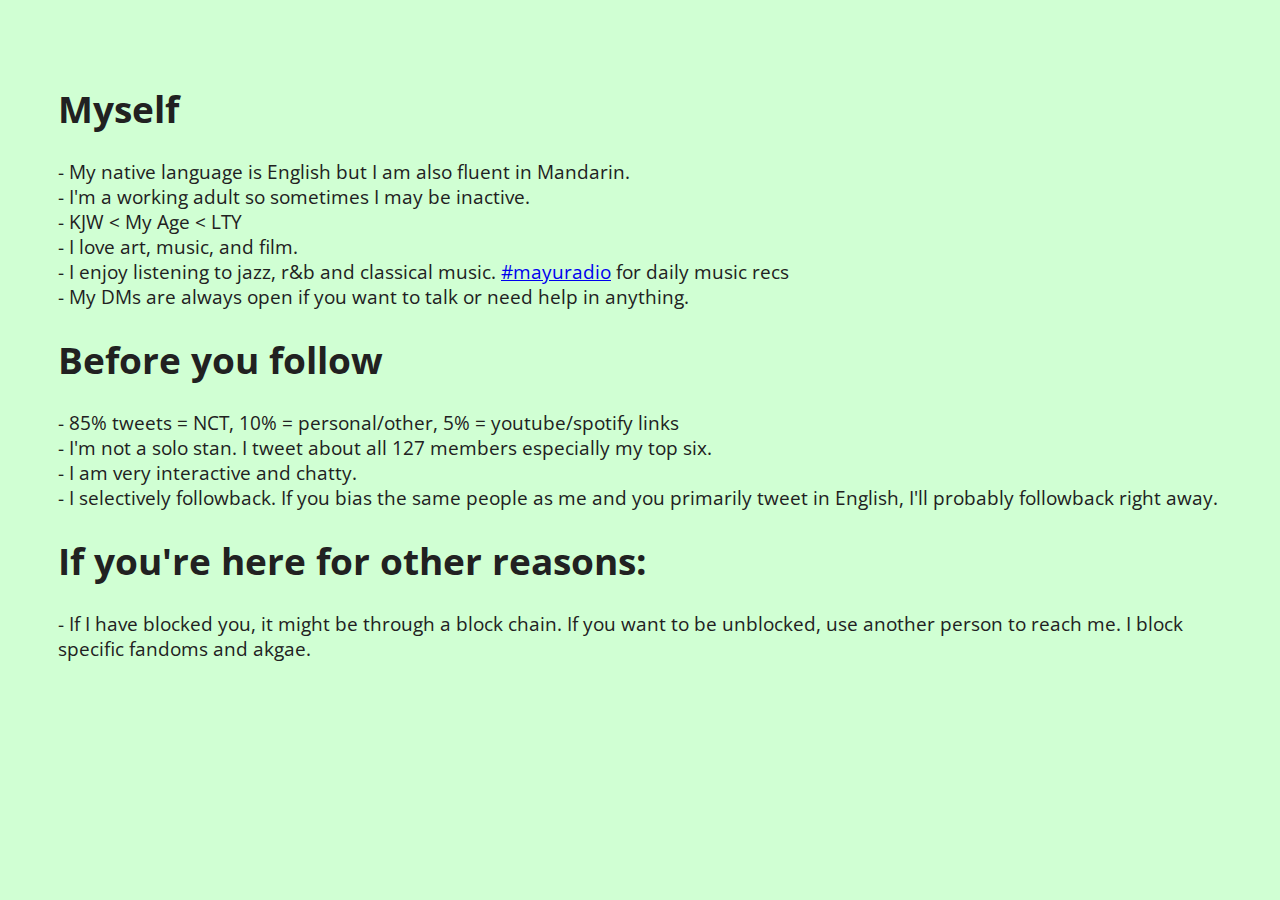
==== index.html @ 1c955780 "Update index.html" ====
<!DOCTYPE html><html>
  <head>
    <title>mayu</title>
    <link rel="shortcut icon" type="image/x-icon" href="favicon.ico">
    <link rel="stylesheet" href="style.css">
  </head>
  <body>
    
    
<h1>Myself</h1>
- My native language is English but I am also fluent in Mandarin. <br>
- I'm a working adult so sometimes I may be inactive.<br>
- KJW < My Age < LTY<br>
- I love art, music, and film.<br>
- I enjoy listening to jazz, r&b and classical music. <a href="https://twitter.com/search?q=%23mayuradio&src=typed_query&f=live">#mayuradio</a> for daily music recs<br>
- My DMs are always open if you want to talk or need help in anything.<br>
<p>
<h1>Before you follow</h1>
- 85% tweets = NCT, 10% = personal/other, 5% = youtube/spotify links<br>
- I'm not a solo stan. I tweet about all 127 members especially my top six.<br>
- I am very interactive and chatty.<br>
- I selectively followback. If you bias the same people as me and you primarily tweet in English, I'll probably followback right away.<br>
<p>
<h1>If you're here for other reasons:</h1>
- If I have blocked you, it might be through a block chain. If you want to be unblocked, use another person to reach me. I block specific fandoms and akgae.
<p>
    
  
</body>
</html>
---- style.css ----
@import url('https://fonts.googleapis.com/css?family=Open+Sans&display=swap'); 

body {
      color:#212121; 
      
      background-color:#D0FFD3; 
      background-image:url(https://64.media.tumblr.com/92dcf44440d90dc18b65b6a6d5df71b7/94234c80c1fbbb00-a7/s2048x3072/61b9308a29b80151d4285a7d327b1e8d6d6c0063.jpg);
      background-attachment:fixed;
      background-repeat:repeat;
      background-position:center;
      padding:50px; 
      
      font-family: 'Open Sans', sans-serif; 
      font-size:14pt;
}


body, a, a:hover {  
      cursor:url(https://raw.githubusercontent.com/milkytoast/zeus/main/cursor.gif), auto; 

}
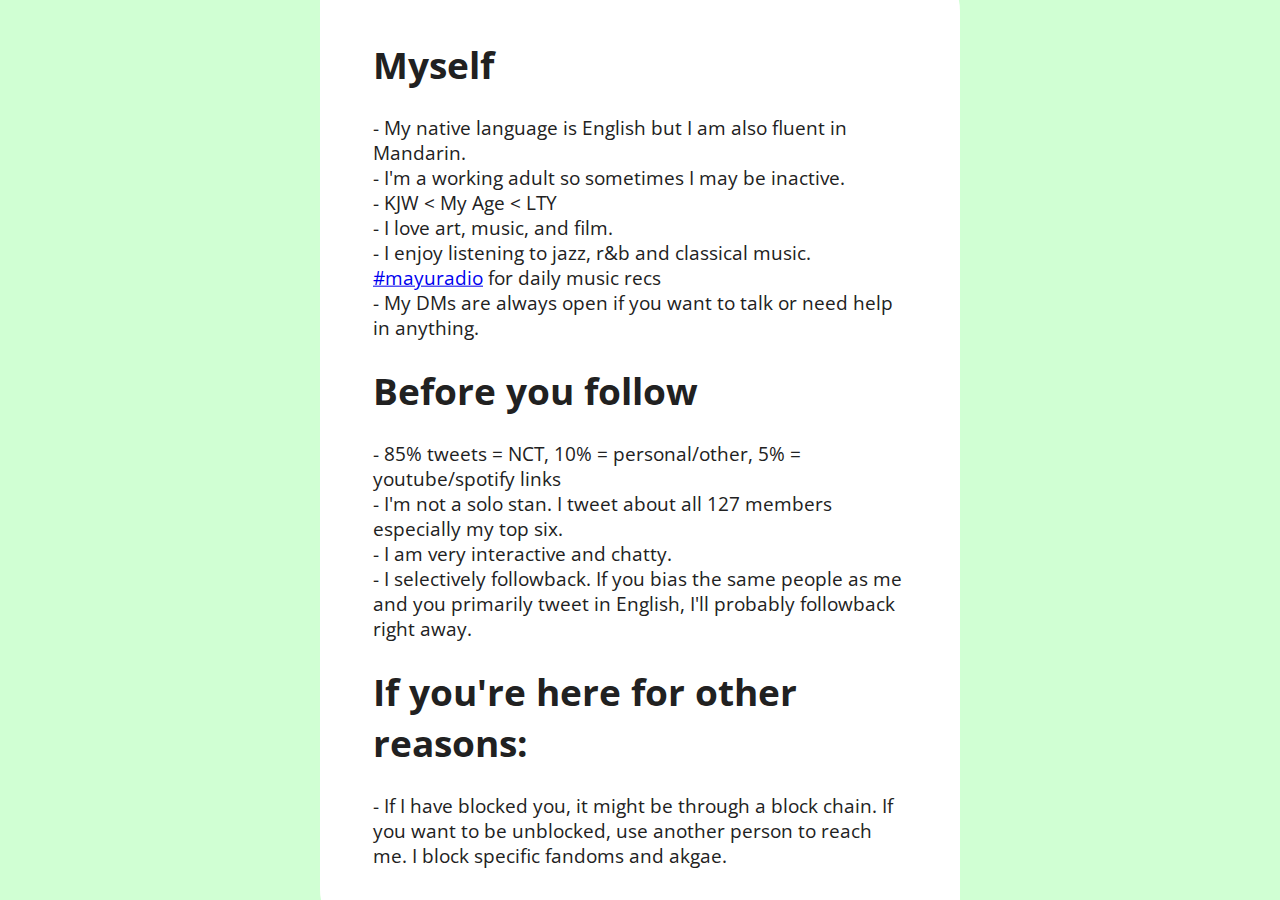
==== commit c5853e9d: "Update index.html" ====
--- a/index.html
+++ b/index.html
@@ -1,12 +1,22 @@
 <!DOCTYPE html><html>
   <head>
     <title>mayu</title>
-    <link rel="shortcut icon" type="image/x-icon" href="favicon.ico">
+    <link rel="shortcut icon" type="image/x-icon" href="item/favicon.ico">
     <link rel="stylesheet" href="style.css">
   </head>
   <body>
-    
-    
+
+
+<video playsinline autoplay muted loop poster="item/backdrop.mp4" id="bgvid">
+  <source src="item/backdrop.mp4" type="video/mp4">
+</video>
+
+
+
+<div id='divElement'>
+  <table border="0" align="center">
+   <tr height="100%">
+    <td height="100%" width="100%" valign="middle" align="left">
 <h1>Myself</h1>
 - My native language is English but I am also fluent in Mandarin. <br>
 - I'm a working adult so sometimes I may be inactive.<br>
@@ -24,6 +34,10 @@
 <h1>If you're here for other reasons:</h1>
 - If I have blocked you, it might be through a block chain. If you want to be unblocked, use another person to reach me. I block specific fandoms and akgae.
 <p>
+    </td>
+   </tr>
+  </table>
+  </div>
     
   
 </body>
--- a/style.css
+++ b/style.css
@@ -14,8 +14,35 @@
       font-size:14pt;
 }
 
-
 body, a, a:hover {  
-      cursor:url(https://raw.githubusercontent.com/milkytoast/zeus/main/cursor.gif), auto; 
+      cursor:url(item/cursor.gif), auto; 
 
 }
+
+#divElement{
+      margin: auto;
+          position: fixed;
+    top: 50%;
+    left: 50%;
+        -webkit-transform: translate(-50%, -50%);
+    transform: translate(-50%, -50%);
+      border-radius: 30px 50px 30px 50px;
+      background-color: white;
+      padding: 50px;
+}
+
+video {
+        object-fit: cover;
+        width: 100vw;
+        height: 100vh;
+        position: fixed;
+        top: 0;
+        left: 0;
+}
+
+no {
+      width: 60%;
+      height: 100%;
+
+
+}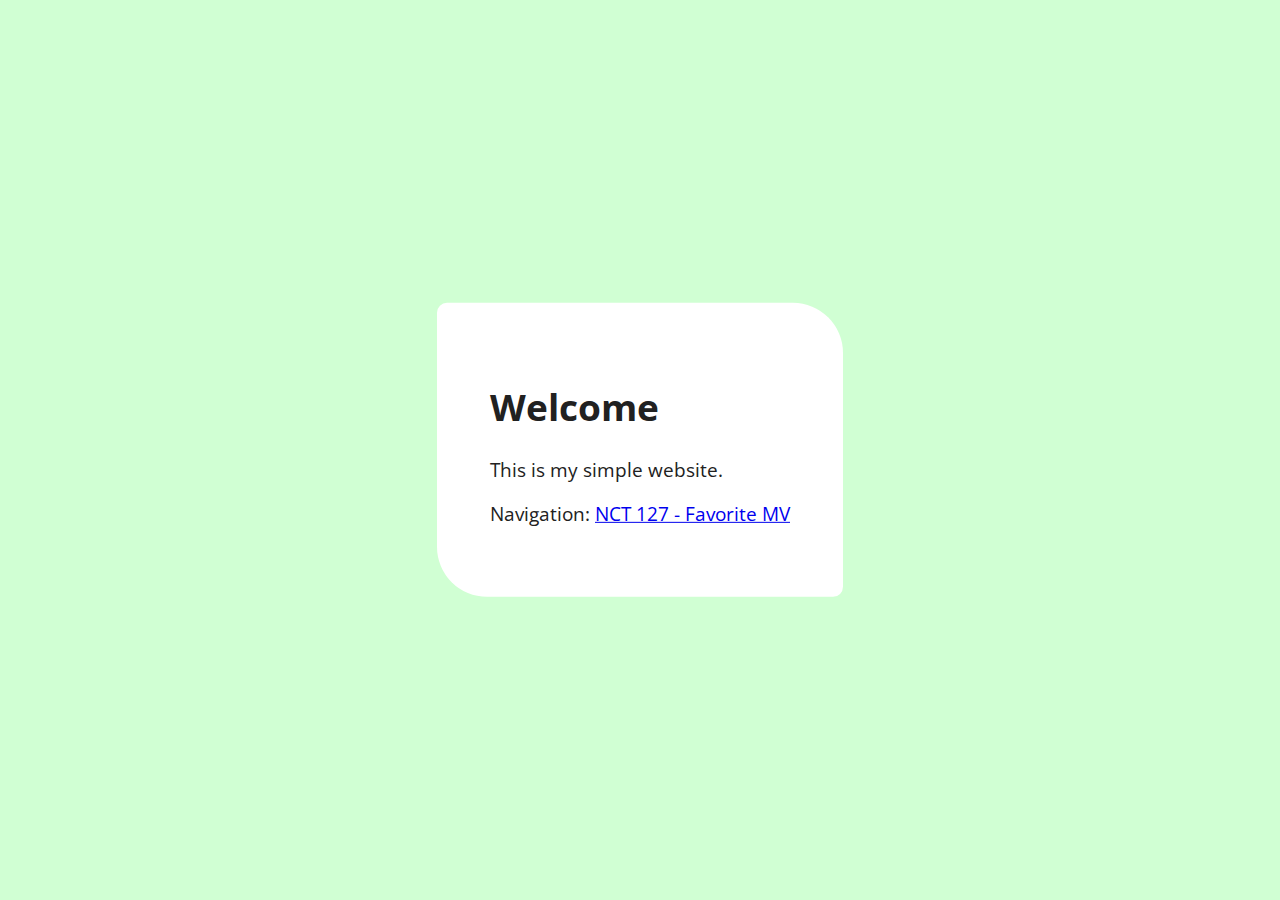
==== commit 171f2b89: "new" ====
--- a/index.html
+++ b/index.html
@@ -6,33 +6,22 @@
   </head>
   <body>
 
-
-<video playsinline autoplay muted loop poster="item/backdrop.mp4" id="bgvid">
+<!--
+<video playsinline autoplay muted loop poster="/item/backdrop.mp4" id="bgvid">
   <source src="item/backdrop.mp4" type="video/mp4">
 </video>
-
+-->
 
 
 <div id='divElement'>
   <table border="0" align="center">
    <tr height="100%">
     <td height="100%" width="100%" valign="middle" align="left">
-<h1>Myself</h1>
-- My native language is English but I am also fluent in Mandarin. <br>
-- I'm a working adult so sometimes I may be inactive.<br>
-- KJW < My Age < LTY<br>
-- I love art, music, and film.<br>
-- I enjoy listening to jazz, r&b and classical music. <a href="https://twitter.com/search?q=%23mayuradio&src=typed_query&f=live">#mayuradio</a> for daily music recs<br>
-- My DMs are always open if you want to talk or need help in anything.<br>
+<h1>Welcome</h1>
+This is my simple website.
 <p>
-<h1>Before you follow</h1>
-- 85% tweets = NCT, 10% = personal/other, 5% = youtube/spotify links<br>
-- I'm not a solo stan. I tweet about all 127 members especially my top six.<br>
-- I am very interactive and chatty.<br>
-- I selectively followback. If you bias the same people as me and you primarily tweet in English, I'll probably followback right away.<br>
-<p>
-<h1>If you're here for other reasons:</h1>
-- If I have blocked you, it might be through a block chain. If you want to be unblocked, use another person to reach me. I block specific fandoms and akgae.
+Navigation:
+<a href="fav.html">NCT 127 - Favorite MV</a>
 <p>
     </td>
    </tr>
--- a/style.css
+++ b/style.css
@@ -4,15 +4,23 @@
       color:#212121; 
       
       background-color:#D0FFD3; 
-      background-image:url(https://64.media.tumblr.com/92dcf44440d90dc18b65b6a6d5df71b7/94234c80c1fbbb00-a7/s2048x3072/61b9308a29b80151d4285a7d327b1e8d6d6c0063.jpg);
+      background-image:url('item/backdrop.gif');
       background-attachment:fixed;
+      background-size: cover;
       background-repeat:repeat;
       background-position:center;
       padding:50px; 
-      
       font-family: 'Open Sans', sans-serif; 
       font-size:14pt;
 }
+
+/* 
+@media only screen and (orientation: landscape) {
+  body {
+    background-color: lightblue;
+  }
+}
+*/
 
 body, a, a:hover {  
       cursor:url(item/cursor.gif), auto; 
@@ -26,9 +34,16 @@
     left: 50%;
         -webkit-transform: translate(-50%, -50%);
     transform: translate(-50%, -50%);
-      border-radius: 30px 50px 30px 50px;
+      border-radius: 10px 50px 10px 50px;
       background-color: white;
       padding: 50px;
+}
+
+#divNormal{
+      border-radius: 10px 50px 10px 50px;
+      background-color: white;
+      padding: 50px;
+      width: 50%;
 }
 
 video {
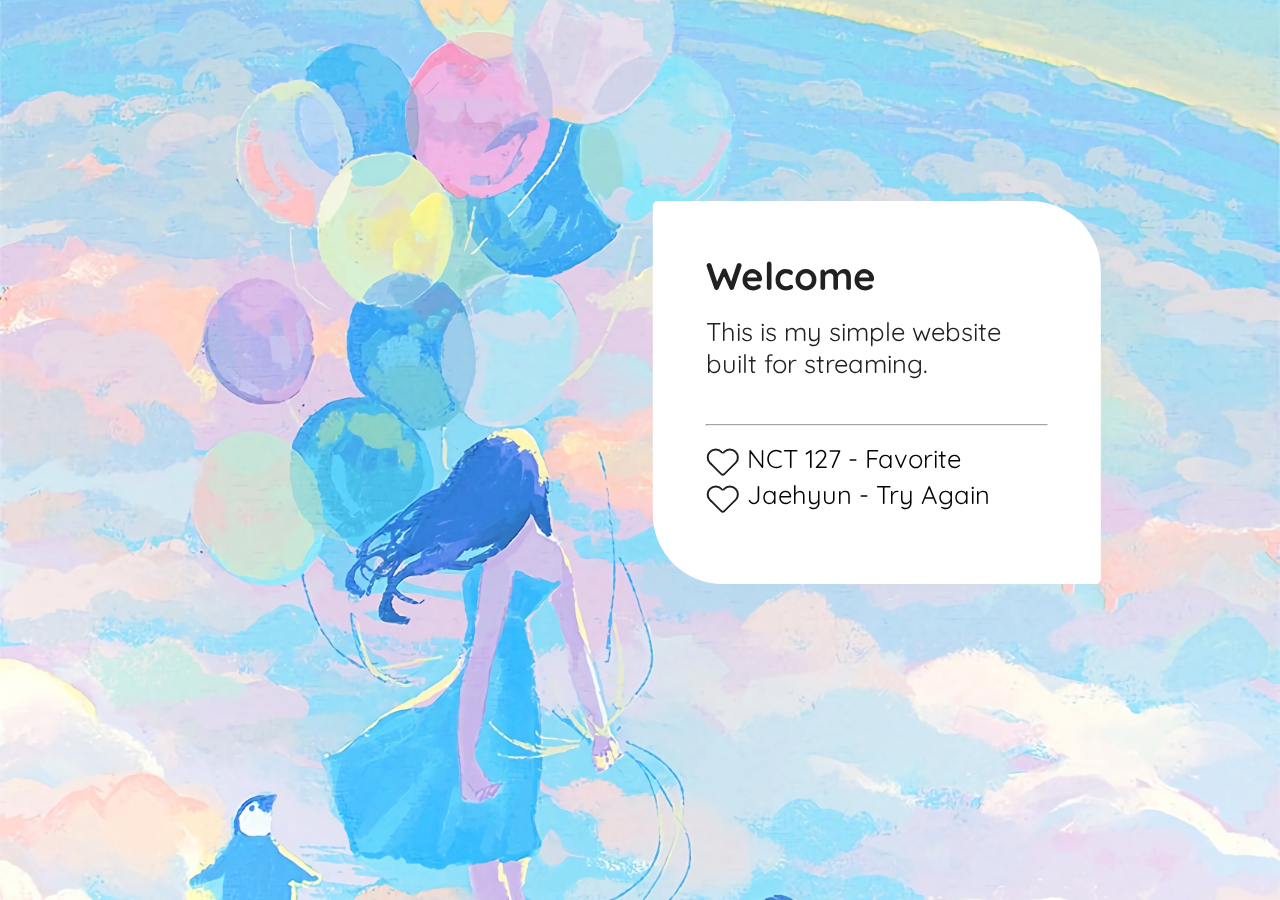
==== commit 8013a048: "hey" ====
--- a/index.html
+++ b/index.html
@@ -3,25 +3,26 @@
     <title>mayu</title>
     <link rel="shortcut icon" type="image/x-icon" href="item/favicon.ico">
     <link rel="stylesheet" href="style.css">
+        <link rel="stylesheet" href="icono.min.css">
   </head>
   <body>
-
-<!--
-<video playsinline autoplay muted loop poster="/item/backdrop.mp4" id="bgvid">
-  <source src="item/backdrop.mp4" type="video/mp4">
-</video>
--->
-
 
 <div id='divElement'>
   <table border="0" align="center">
    <tr height="100%">
     <td height="100%" width="100%" valign="middle" align="left">
-<h1>Welcome</h1>
-This is my simple website.
-<p>
-Navigation:
-<a href="fav.html">NCT 127 - Favorite MV</a>
+<h2>Welcome</h2>
+
+This is my simple website built for streaming.<br><br>
+
+<hr><p></p>
+
+<i class="icono-heart fa-sm"></i> 
+<a href="fav.html">NCT 127 - Favorite</a><br>
+
+<i class="icono-heart fa-sm"></i> 
+<a href="tryagain.html">Jaehyun - Try Again</a><br>
+
 <p>
     </td>
    </tr>
@@ -32,4 +33,3 @@
 </body>
 </html>
 
-
--- a/style.css
+++ b/style.css
@@ -1,63 +1,72 @@
-@import url('https://fonts.googleapis.com/css?family=Open+Sans&display=swap'); 
+@import url('https://fonts.googleapis.com/css?family=Quicksand&display=swap'); 
+
+body, a, a:hover {  
+  cursor:url(item/cursor.gif), auto; 
+}
 
 body {
-      color:#212121; 
-      
-      background-color:#D0FFD3; 
-      background-image:url('item/backdrop.gif');
-      background-attachment:fixed;
-      background-size: cover;
-      background-repeat:repeat;
-      background-position:center;
-      padding:50px; 
-      font-family: 'Open Sans', sans-serif; 
-      font-size:14pt;
+  color:#212121; 
+  background-color:#D0FFD3; 
+  background-image:url('item/backdrop2.jpg');
+  background-attachment:fixed;
+  background-size: cover;
+  background-repeat:repeat;
+  background-position:center;
+  padding:50px; 
+  font-family: 'Quicksand', sans-serif; 
+  font-size:2vw;
 }
 
-/* 
-@media only screen and (orientation: landscape) {
-  body {
-    background-color: lightblue;
-  }
-}
-*/
-
-body, a, a:hover {  
-      cursor:url(item/cursor.gif), auto; 
-
+#divElement {
+  margin: auto;
+  position: fixed;
+  top: 50%;
+  left: 65%;
+  -webkit-transform: translate(-40%, -65%);
+  transform: translate(-40%, -65%);
+  border-radius: 5px 70px 5px 70px;
 }
 
-#divElement{
-      margin: auto;
-          position: fixed;
-    top: 50%;
-    left: 50%;
-        -webkit-transform: translate(-50%, -50%);
-    transform: translate(-50%, -50%);
-      border-radius: 10px 50px 10px 50px;
-      background-color: white;
-      padding: 50px;
+#divNormal {
+  width: 50%;
 }
 
-#divNormal{
-      border-radius: 10px 50px 10px 50px;
-      background-color: white;
-      padding: 50px;
-      width: 50%;
+#divNormal, #divElement {
+  border-radius: 5px 70px 5px 70px;
+  padding: 50px;
+  background-color: white;
+  box-shadow:
+  1px 1px 0.5px -19px rgba(0, 0, 0, 0.003),
+  2.6px 2.9px 1.5px -19px rgba(0, 0, 0, 0.005),
+  6.3px 6.9px 3.6px -19px rgba(0, 0, 0, 0.007),
+  21px 23px 12px -19px rgba(0, 0, 0, 0.01);
 }
 
-video {
-        object-fit: cover;
-        width: 100vw;
-        height: 100vh;
-        position: fixed;
-        top: 0;
-        left: 0;
-}
+  video {
+    object-fit: cover;
+    width: 100vw;
+    height: 100vh;
+    position: fixed;
+    top: 0;
+    left: 0;
+  }
 
-no {
-      width: 60%;
-      height: 100%;
+  a:link, a:visited, a:hover, a:active {
+    color: black;
+    text-decoration: none;
+  }
 
+  a:hover{
+    text-decoration: underline;
+  }
 
-}+  p {
+   font-size: 1rem;
+ }
+
+ h2 {
+   font-size: 3vw;/* 2 times the body text */
+   margin-top:-2px;
+      margin-bottom:15px;
+ }
+
--- a/icono.min.css
+++ b/icono.min.css
@@ -0,0 +1 @@
+.icono-areaChart,.icono-barChart,.icono-book,.icono-book:after,.icono-book:before,.icono-bookmarkEmpty,.icono-bookmarkEmpty:before,.icono-camera,.icono-chain:after,.icono-chain:before,.icono-clock,.icono-commentEmpty,.icono-creditCard,.icono-crop,.icono-crop:before,.icono-display,.icono-document,.icono-eye,.icono-file,.icono-flag:after,.icono-flag:before,.icono-folder,.icono-forbidden,.icono-frown,.icono-frown:after,.icono-headphone,.icono-heart,.icono-heart:after,.icono-heart:before,.icono-home,.icono-home:after,.icono-home:before,.icono-imac,.icono-imacBold,.icono-image,.icono-infinity:after,.icono-infinity:before,.icono-iphone,.icono-iphoneBold,.icono-keyboard,.icono-macbook:before,.icono-macbookBold:before,.icono-mail,.icono-mail:before,.icono-market,.icono-market:after,.icono-meh,.icono-meh:after,.icono-microphone,.icono-microphone:before,.icono-mouse,.icono-mouse:before,.icono-nexus,.icono-paperClip,.icono-paperClip:after,.icono-paperClip:before,.icono-piano,.icono-pin,.icono-pin:before,.icono-power,.icono-rename,.icono-ruler,.icono-search,.icono-signIn,.icono-signIn:before,.icono-signOut,.icono-signOut:before,.icono-smile,.icono-smile:after,.icono-stroke,.icono-sync,.icono-tag,.icono-tag:after,.icono-terminal,.icono-trash,.icono-user,.icono-user:before,.icono-video,.icono-volumeHigh:after,.icono-volumeHigh:before,.icono-volumeLow:before,.icono-volumeMedium:before,.icono-youtube,.icono-youtube:before,[class*=icono-check][class*=Circle],[class*=icono-][class*=Circle],[class*=icono-][class*=Square]{border:2px solid}.icono-chain:after,.icono-chain:before,.icono-downArrow:before,.icono-dropper:before,.icono-flickr:after,.icono-flickr:before,.icono-indent:before,.icono-leftArrow:before,.icono-list:before,.icono-outdent:before,.icono-paperClip:before,.icono-rename:before,.icono-rightArrow:before,.icono-upArrow:before,.icono-video:before,.icono-volumeDecrease:after,.icono-volumeDecrease:before,.icono-volumeHigh:after,.icono-volumeHigh:before,.icono-volumeIncrease:after,.icono-volumeIncrease:before,.icono-volumeLow:before,.icono-volumeMedium:before,.icono-volumeMute:after,.icono-volumeMute:before,.stickCenterV{position:absolute;top:50%;-webkit-transform:translateY(-50%);transform:translateY(-50%)}.icono-cup:after,.icono-display:after,.icono-display:before,.icono-imac:after,.icono-imacBold:after,.icono-imacBold:before,.icono-iphone:after,.icono-iphone:before,.icono-macbook:before,.icono-macbookBold:before,.icono-market:after,.icono-microphone:after,.icono-microphone:before,.icono-mouse:after,.icono-mouse:before,.icono-search:before,.icono-sitemap:after,.icono-sitemap:before,.icono-tag:after,.icono-textAlignCenter[class*=icono-textAlign]:after,.icono-textAlignCenter[class*=icono-textAlign]:before,.icono-trash:before,.icono-user:before,.stickCenterH,[class*=icono-exclamation]:after{position:absolute;left:50%;-webkit-transform:translateX(-50%);transform:translateX(-50%)}.icono-camera:before,.icono-clock:after,.icono-clock:before,.icono-document:after,.icono-eye:before,.icono-forbidden:before,.icono-gear:before,.icono-gplus:after,.icono-instagram:before,.icono-keyboard:before,.icono-pin:before,.icono-video:after,.icono-youtube:after,.stickCenter,[class*=icono-check]:before,[class*=icono-plus]:after,[class*=icono-plus]:before,[class*=icono-cross]:after,[class*=icono-cross]:before{position:absolute;left:50%;top:50%;-webkit-transform:translate(-50%,-50%);transform:translate(-50%,-50%)}.spin[class*=spin]{-webkit-animation:loading-spinner 2s infinite linear;animation:loading-spinner 2s infinite linear}@-webkit-keyframes loading-spinner{0%{-webkit-transform:rotate(0);transform:rotate(0)}100%{-webkit-transform:rotate(360deg);transform:rotate(360deg)}}@keyframes loading-spinner{0%{-webkit-transform:rotate(0);transform:rotate(0)}100%{-webkit-transform:rotate(360deg);transform:rotate(360deg)}}.icono-icono{width:13px;height:4px;box-shadow:inset 0 0 0 32px,0 16px,17px -18px;-webkit-transform:skew(0,30deg);transform:skew(0,30deg);margin:11px 19px 19px 2px}.icono-icono:before{position:absolute;width:13px;height:4px;box-shadow:inset 0 0 0 32px,0 16px,-17px -17px;right:-17px;top:-10px;-webkit-transform:skew(0,-48deg);transform:skew(0,-48deg)}.icono-icono:after{position:absolute;width:22px;height:15px;left:0;top:-5px;border:4px solid;border-top-color:transparent;border-bottom:none;-webkit-transform:skew(0,-30deg) scaleY(.6);transform:skew(0,-30deg) scaleY(.6)}.icono-home{width:22px;height:16px;border-top:none;margin:15px 6px 3px}.icono-home:before{width:18px;height:18px;-webkit-transform:rotate(45deg);transform:rotate(45deg);position:absolute;left:-2px;top:-7px;border-right-color:transparent;border-bottom-color:transparent}.icono-home:after{width:6px;height:10px;bottom:0;position:absolute;left:50%;-webkit-transform:translateX(-50%);transform:translateX(-50%);border-width:1px;border-bottom:none}.icono-mail{width:28px;height:18px;overflow:hidden;margin:8px 3px}.icono-mail:before{position:absolute;width:25px;height:25px;-webkit-transform:rotate(50deg) skew(-10deg,-20deg);transform:rotate(50deg) skew(-10deg,-20deg);top:-20px;left:-3px}.icono-rss{width:22px;height:22px;overflow:hidden;margin:6px}.icono-rss:after,.icono-rss:before{position:absolute;border-radius:50%}.icono-rss:before{width:6px;height:6px;box-shadow:0 0 32px inset;left:0;bottom:0}.icono-rss:after{width:27px;height:27px;right:15%;top:15%;border:4px solid transparent;box-shadow:inset 0 0 0 2px,0 0 0 2px}.icono-file:before,.icono-heart,.icono-power{border-top-color:transparent}.icono-file:before,.icono-heart:before,.icono-reset:before,.icono-sync,.icono-sync:after,.icono-sync:before{border-right-color:transparent}.icono-document:before,.icono-heart:after,.icono-reset:before{border-bottom-color:transparent}.icono-bars,.icono-hamburger{width:20px;height:2px;box-shadow:inset 0 0 0 32px,0 -6px,0 6px;margin:16px 7px}.icono-power:before,[class*=icono-check]:after,[class*=icono-check]:before,[class*=icono-plus]:after,[class*=icono-plus]:before,[class*=icono-cross]:after,[class*=icono-cross]:before{box-shadow:inset 0 0 0 32px}[class*=icono-plus],[class*=icono-cross]{width:30px;height:30px;margin:2px}[class*=icono-check]:before,[class*=icono-plus]:before,[class*=icono-cross]:before{width:20px;height:2px}[class*=icono-plus]:after,[class*=icono-cross]:after{height:20px;width:2px}[class*=Circle][class*=icono-check]:before,[class*=icono-plus][class*=Circle]:before,[class*=icono-cross][class*=Circle]:before{width:18px}[class*=icono-plus][class*=Circle]:after,[class*=icono-cross][class*=Circle]:after{height:18px}.icono-cross,.icono-crossCircle{-webkit-transform:rotate(45deg);transform:rotate(45deg)}[class*=icono-check]{width:28px;height:28px;margin:3px 0 3px 6px;-webkit-transform:rotate(-45deg);transform:rotate(-45deg)}[class*=icono-check]:after{position:absolute;height:12px;width:2px;left:4px;bottom:14px}[class*=icono-check][class*=Circle]{border-radius:50%;width:30px;height:30px;margin:2px}[class*=icono-check][class*=Circle]:before{width:14px;top:15px;left:14px}[class*=icono-check][class*=Circle]:after{height:8px;left:7px;bottom:10px}.icono-power{width:22px;height:22px;border-radius:50%;margin:6px}.icono-power:before{position:absolute;top:-15%;left:8px;width:2px;height:60%}.icono-heart{width:20px;height:20px;border-left-color:transparent;-webkit-transform:rotate(45deg);transform:rotate(45deg);border-radius:4px 0;margin:9px 7px 5px}.icono-heart:after,.icono-heart:before{position:absolute}.icono-heart:before{width:8px;height:14px;left:-10px;bottom:-2px;border-radius:20px 0 0 20px}.icono-heart:after{width:14px;height:8px;right:-2px;top:-10px;border-radius:20px 20px 0 0}.icono-infinity{width:32px;height:16px;margin:9px 1px}.icono-infinity:after,.icono-infinity:before{width:10px;height:10px;position:absolute;-webkit-transform:rotate(45deg);transform:rotate(45deg)}.icono-infinity:before{left:0;border-radius:32px 0 32px 32px}.icono-infinity:after{right:1px;border-radius:32px 32px 32px 0}.icono-flag{width:22px;height:25px;border-left:3px solid;margin:5px 6px 4px}.icono-flag:after,.icono-flag:before{position:absolute;width:9px;height:8px}.icono-flag:before{left:-2px;top:1px;border-radius:0 2px 0 0;border-right-width:3px}.icono-flag:after{width:5px;left:9px;top:4px;border-left-width:3px;border-radius:2px 2px 0}.icono-file{width:26px;height:32px;border-radius:0 12px 0 0;margin:1px 4px}.icono-file:before{position:absolute;top:-2px;right:-2px;border-style:solid;width:0;height:0;border-width:5px}.icono-document{width:26px;height:32px;border-radius:0 0 0 10px;margin:1px 4px}.icono-document:before{position:absolute;width:0;height:0;left:-3px;bottom:-3px;border-width:5px;border-style:solid;border-left-color:transparent}.icono-folder:after,.icono-folder:before{left:-12px;position:absolute;border-style:solid}.icono-document:after{width:13px;height:2px;box-shadow:inset 0 0 0 32px,0 -5px 0 0,0 5px 0 0}.icono-folder{width:18px;height:22px;border-left-width:0;border-radius:0 3px 3px 0;margin:8px 2px 4px 14px}.icono-folder:before{width:12px;height:20px;bottom:-2px;border-width:0 0 2px 2px;border-radius:0 0 0 3px}.icono-folder:after{width:10px;height:5px;top:-7px;border-width:2px 2px 0;border-radius:3px 3px 0 0}.icono-pin{width:26px;height:26px;border-radius:50% 50% 50% 0;-webkit-transform:rotate(-45deg);transform:rotate(-45deg);margin:1px 4px 7px}.icono-pin:before{position:absolute;width:6px;height:6px;border-radius:50%}.icono-frown,.icono-meh,.icono-smile{border-radius:50%;height:30px;width:30px;margin:2px}.icono-frown:before,.icono-meh:before,.icono-smile:before{border-radius:50%;box-shadow:8px 0 0 0,0 0 0 2px inset;height:4px;width:4px;left:7px;position:absolute;top:27%}.icono-frown:after,.icono-meh:after,.icono-smile:after{border-radius:50%;-webkit-transform:translateX(-50%);transform:translateX(-50%);border-top-color:transparent;border-left-color:transparent;border-right-color:transparent;height:16px;left:50%;position:absolute;top:6%;width:16px}.icono-eye{border-radius:80% 20%;-webkit-transform:rotate(45deg);transform:rotate(45deg);border-width:2px 1px 1px 2px;height:28px;width:28px;margin:3px}.icono-eye:before{border-radius:50%;box-shadow:0 -3px 0 3px inset;height:11px;width:11px}.icono-sliders{height:30px;width:30px;margin:2px}.icono-sliders:after,.icono-sliders:before{-webkit-transform:translateX(-50%);transform:translateX(-50%);left:50%;position:absolute}.icono-sliders:before{width:8px;height:7px;border-radius:2px;top:67%;box-shadow:inset 0 0 0 32px,10px -10px,-10px -14px}.icono-sliders:after{position:absolute;width:2px;height:100%;box-shadow:inset 0 0 0 32px,10px 0,-10px 0}.icono-share{height:9px;width:9px;border-radius:50%;box-shadow:inset 0 0 0 32px,22px -11px 0 0,22px 11px 0 0;margin:12px 24px 13px 1px}.icono-reset,.icono-sync{border-radius:50%;margin:4px;border-left-color:transparent}.icono-share:after,.icono-share:before{position:absolute;width:24px;height:2px;box-shadow:inset 0 0 0 32px;left:0}.icono-share:before{top:-2px;-webkit-transform:rotate(-25deg);transform:rotate(-25deg)}.icono-share:after{top:9px;-webkit-transform:rotate(25deg);transform:rotate(25deg)}.icono-sync{width:26px;height:26px}.icono-sync:after,.icono-sync:before{position:absolute;width:0;height:0;border-width:6px;border-style:solid;border-bottom-color:transparent;border-left-color:transparent}.icono-sync:before{-webkit-transform:rotate(-45deg);transform:rotate(-45deg);right:-7px;top:0}.icono-sync:after{-webkit-transform:rotate(135deg);transform:rotate(135deg);left:-7px;bottom:0}.icono-reset{width:26px;height:26px;border-width:2px;border-style:solid}.icono-reset:before{position:absolute;width:0;height:0;left:-7px;bottom:0;border-width:6px;border-style:solid;border-left-color:transparent;-webkit-transform:rotate(135deg);transform:rotate(135deg)}.icono-gear{width:32px;height:32px;border:3px dotted;border-radius:50%;margin:1px}.icono-gear:before{width:22px;height:22px;box-shadow:0 0 0 3px,0 0 0 2px inset;border-radius:50%;border:6px solid transparent;box-sizing:border-box}.icono-signIn:before,.icono-signOut:before{position:absolute;top:7px;border-bottom:none;-webkit-transform:rotate(45deg)}.icono-signIn{width:18px;height:32px;border-left:none;border-radius:0 3px 3px 0;margin:1px 8px}.icono-signIn:before{width:11px;height:11px;left:-10px;border-left:none;transform:rotate(45deg);border-radius:0 4px 0 0}.icono-signOut{width:18px;height:32px;border-right:none;border-radius:3px 0 0 3px;margin:1px 8px}.icono-signOut:before{width:11px;height:11px;right:-2px;border-left:none;transform:rotate(45deg);border-radius:0 4px 0 0}.icono-support{width:26px;height:26px;border:5px solid transparent;box-shadow:0 0 0 2px inset,0 0 0 2px;border-radius:50%;margin:4px}.icono-dropper,.icono-youtube:after,.icono-youtube:before{border-top-color:transparent;border-bottom-color:transparent}.icono-support:after,.icono-support:before{width:7px;height:7px;top:-3px;box-shadow:inset 0 0 0 32px,21px 0 0 0;position:absolute}.icono-support:before{left:-3px;-webkit-transform:rotate(45deg);transform:rotate(45deg)}.icono-support:after{right:-3px;-webkit-transform:rotate(135deg);transform:rotate(135deg)}.icono-dropper{width:40px;height:14px;border-width:3px;border-style:solid;border-right:none;border-left-color:transparent;box-shadow:-9px 0 0 2px inset,0 0 0 2px inset;border-radius:50% 6px 6px 50%;-webkit-transform:rotate(-45deg);transform:rotate(-45deg);margin:12px -2px 8px -4px}.icono-rename:before,.icono-youtube{border-right-color:transparent;border-left-color:transparent}.icono-dropper:before{width:4px;height:14px;right:10px;box-shadow:inset 0 0 0 32px}.icono-tiles{width:4px;height:4px;box-shadow:0 -8px 0,-8px -8px 0,8px -8px 0,0 0 0 32px inset,-8px 0 0,8px 0 0,0 8px 0,-8px 8px 0,8px 8px 0;margin:15px}.icono-list,.icono-list:before{height:4px;box-shadow:inset 0 0 0 32px,0 -8px 0 0,0 8px 0 0}.icono-list{width:4px;margin:15px 26px 15px 4px}.icono-list:before{width:18px;left:8px}.icono-chain{width:16px;height:2px;box-shadow:inset 0 0 0 32px;-webkit-transform:rotate(-45deg);transform:rotate(-45deg);margin:16px 9px}.icono-chain:after,.icono-chain:before{width:12px;height:8px;border-radius:4px}.icono-chain:before{right:-10px}.icono-chain:after{left:-10px}.icono-youtube{border-radius:10px;width:32px;height:22px;margin:6px 1px}.icono-youtube:before{position:absolute;top:0;right:0;bottom:0;left:0;border-radius:6px/3px}.icono-youtube:after{width:0;height:0;border-width:4px 0 4px 8px;border-style:solid}.icono-rename{width:26px;height:10px;border-color:transparent;border-width:3px;box-shadow:0 0 0 1px,11px 0 0 0 inset;margin:12px 4px}.icono-rename:before{width:1px;height:18px;left:9px;border-width:2px 4px;border-style:solid;box-shadow:0 0 0 1px inset}.icono-search{width:22px;height:22px;border-radius:50%;-webkit-transform:rotate(45deg);transform:rotate(45deg);margin:4px 4px 8px 8px}.icono-search:before{width:4px;height:11px;box-shadow:inset 0 0 0 32px;top:19px;border-radius:0 0 1px 1px}.icono-book,.icono-book:before{border-top:none;border-radius:0 0 0 6px}.icono-book{width:26px;height:22px;margin:10px 4px 2px}.icono-book:after,.icono-book:before{width:24px;left:-2px;position:absolute;box-sizing:border-box}.icono-book:before{height:7px;border-right:none;top:-5px}.icono-book:after{height:8px;top:-8px;border-bottom:none;border-radius:6px 0 0}.icono-forbidden{width:28px;height:28px;border-width:3px;border-radius:50%;margin:3px;-webkit-transform:rotate(45deg);transform:rotate(45deg)}.icono-forbidden:before{width:24px;height:4px;box-shadow:inset 0 0 0 32px}.icono-trash{width:22px;height:22px;border-radius:0 0 3px 3px;border-top:none;margin:9px 6px 3px}.icono-trash:before{width:8px;height:2px;top:-6px;box-shadow:inset 0 0 0 32px,-10px 2px 0 0,-6px 2px 0 0,0 2px 0 0,6px 2px 0 0,10px 2px 0 0}.icono-keyboard{width:32px;height:22px;border-radius:3px;margin:6px 1px}.icono-keyboard:before{width:2px;height:2px;box-shadow:-2px -4px 0,-6px -4px 0,-10px -4px 0,2px -4px 0,6px -4px 0,8px -4px 0,10px -4px 0,-4px 0 0,-8px 0 0,-10px 0 0,inset 0 0 0 32px,4px 0 0,8px 0 0,10px 0 0,4px 4px 0,2px 4px 0,0 4px 0,-2px 4px 0,-6px 4px 0,-10px 4px 0,6px 4px 0,10px 4px 0}.icono-mouse{width:23px;height:32px;border-radius:11px 11px 12px 12px;margin:1px 5px 1px 6px}.icono-mouse:before{width:1px;height:6px;border-radius:2px;border-color:transparent;border-width:1px;top:5px;box-shadow:0 0 0 1px,0 0 0 2px inset}.icono-mouse:after{width:1px;height:4px;top:0;box-shadow:inset 0 0 0 32px,0 13px 0 0}.icono-user{width:32px;height:14px;border-radius:64px 64px 0 0/64px;margin:18px 1px 2px}.icono-user:before{width:12px;height:12px;top:-20px;border-radius:50%}.icono-crop{width:21px;height:21px;border-left:none;border-bottom:none;margin:9px 9px 4px 4px}.icono-crop:before{position:absolute;width:21px;height:21px;top:-7px;right:-7px;border-top:none;border-right:none;box-sizing:border-box}.icono-imac,.icono-iphone,.icono-macbook:before{border-color:transparent}.icono-crop:after{width:27px;height:1px;position:absolute;top:0;right:0;bottom:12px;left:2px;margin:auto;box-shadow:inset 0 0 0 32px;-webkit-transform:rotate(-45deg);transform:rotate(-45deg)}.icono-image:before,.icono-tag{-webkit-transform:rotate(45deg)}.icono-display{width:26px;height:22px;margin:4px 4px 8px}.icono-display:before{width:4px;height:3px;bottom:-5px;box-shadow:inset 0 0 0 32px}.icono-display:after{width:14px;height:2px;bottom:-6px;box-shadow:inset 0 0 0 32px}.icono-imac{width:28px;height:24px;border-width:2px 2px 6px;border-radius:3px;box-shadow:0 0 0 1px,0 0 0 1px inset;margin:3px 3px 7px}.icono-imac:after,.icono-imac:before,.icono-imacBold:after,.icono-imacBold:before{box-shadow:inset 0 0 0 32px}.icono-imac:before{position:absolute;height:4px;right:-3px;left:-3px;bottom:-6px;border-radius:0 0 3px 3px}.icono-imac:after{width:9px;height:7px;bottom:-12px;border-radius:32px 32px 0 0/64px}.icono-imacBold{width:28px;height:22px;border-radius:4px;margin:4px 3px 8px}.icono-imacBold:before{width:9px;height:7px;bottom:-6px;border-radius:32px 32px 0 0/64px}.icono-imacBold:after{width:24px;height:3px;bottom:0}.icono-iphone{width:19px;height:31px;border-radius:3px;border-width:5px 1px;box-shadow:0 0 0 1px,0 0 0 1px inset;margin:2px 8px 1px 7px}.icono-iphone:after,.icono-iphone:before,.icono-macbook{box-shadow:inset 0 0 0 32px}.icono-iphone:before{width:3px;height:1px;top:-3px}.icono-iphone:after{width:3px;height:3px;bottom:-4px;border-radius:50%}.icono-iphoneBold{width:20px;height:32px;margin:1px 7px;border-radius:4px;border-width:5px 2px}.icono-macbook{width:32px;height:2px;border-radius:0 0 32px 32px/3px;margin:25px 1px 7px}.icono-macbook:before{width:20px;height:14px;bottom:2px;border-width:3px 1px 1px;border-radius:3px 3px 0 0;box-shadow:0 0 0 1px,0 0 0 1px inset}.icono-macbookBold{width:32px;height:2px;box-shadow:inset 0 0 0 32px;margin:25px 1px 7px}.icono-macbookBold:before{width:20px;height:14px;bottom:2px;border-width:3px 2px 1px;border-radius:3px 3px 0 0}.icono-image{width:30px;height:26px;border-radius:3px;overflow:hidden;margin:4px 2px}.icono-image:before{position:absolute;width:20px;height:20px;left:-2px;top:14px;transform:rotate(45deg);box-shadow:inset 0 0 0 32px,10px -6px 0 0}.icono-image:after{position:absolute;width:4px;height:4px;border-radius:50%;box-shadow:inset 0 0 0 32px;top:5px;right:5px}.icono-headphone{width:30px;height:27px;border-bottom-color:transparent;border-radius:32px/32px 32px 16px 16px;margin:2px 2px 5px}.icono-headphone:before{position:absolute;width:4px;height:12px;left:1px;bottom:-4px;border-radius:5px;box-shadow:inset 0 0 0 32px,20px 0 0 0}.icono-music{width:18px;height:6px;-webkit-transform:skewY(-15deg);transform:skewY(-15deg);box-shadow:inset 0 0 0 32px;border-radius:2px 2px 0 0;margin:4px 5px 24px 11px}.icono-music:after,.icono-music:before{box-shadow:inset 0 0 0 32px,16px 0 0 0;position:absolute}.icono-music:before{width:2px;height:16px;left:0;top:4px}.icono-music:after{width:10px;height:8px;left:-8px;top:17px;border-radius:50%}.icono-video{width:20px;height:20px;margin:7px}.icono-video:before{width:3px;height:3px;left:-8px;box-shadow:inset 0 0 0 32px,0 -8px 0 0,0 8px 0 0,29px 0 0 0,29px -8px 0 0,29px 8px 0 0}.icono-video:after{width:0;height:0;border-width:4px 0 4px 6px;border-style:solid;border-top-color:transparent;border-bottom-color:transparent}.icono-nexus{width:21px;height:32px;border-width:3px 1px;border-radius:16px/3px;margin:1px 7px 1px 6px}.icono-microphone{width:22px;height:15px;border-width:0 2px 2px;border-radius:20px/0 0 20px 20px;margin:12px 6px 7px}.icono-microphone:before{width:10px;height:18px;top:-11px;border-radius:20px}.icono-microphone:after{width:2px;height:2px;bottom:-4px;box-shadow:inset 0 0 0 32px,0 2px,0 4px,-2px 4px,-4px 4px,-6px 4px,2px 4px,4px 4px,6px 4px}.icono-asterisk,.icono-asterisk:after,.icono-asterisk:before{width:4px;height:20px;box-shadow:inset 0 0 0 32px;border-radius:1px;margin:7px 15px}.icono-paperClip,.icono-paperClip:before{border-radius:0 16px 16px 0;border-left:none}.icono-asterisk:after,.icono-asterisk:before{position:absolute;margin:0;left:0;top:0}.icono-asterisk:before{-webkit-transform:rotate(-58deg);transform:rotate(-58deg)}.icono-asterisk:after{-webkit-transform:rotate(58deg);transform:rotate(58deg)}.icono-terminal{width:28px;height:24px;margin:5px 3px}.icono-terminal:before{width:5px;height:5px;position:absolute;top:50%;-webkit-transform:translateY(-50%) rotate(45deg);transform:translateY(-50%) rotate(45deg);left:3px;border-width:2px 2px 0 0;border-style:solid}.icono-terminal:after{position:absolute;width:5px;height:0;border-bottom:2px solid;right:6px;bottom:4px}.icono-paperClip{width:24px;height:18px;-webkit-transform:rotate(-45deg);transform:rotate(-45deg);margin:5px 0 11px 10px}.icono-paperClip:before{width:18px;height:6px;right:2px}.icono-paperClip:after{position:absolute;width:12px;height:10px;left:-12px;top:-2px;border-right:none;border-radius:16px 0 0 16px}.icono-market{width:32px;height:12px;border-top:none;margin:19px 1px 3px}.icono-market:before{width:6px;height:13px;position:absolute;top:-15px;left:-5px;border-radius:0 0 10px 10px;border-left:none;box-shadow:inset 0 0 0 32px,8px 0 0,16px 0 0,24px 0 0,32px 0 0}.icono-market:after{width:6px;height:6px;bottom:-2px}.icono-clock{width:26px;height:26px;border-radius:50%;margin:4px}.icono-clock:after,.icono-clock:before{top:35%;box-shadow:inset 0 0 0 32px;border-radius:2px}.icono-clock:before{width:2px;height:9px}.icono-clock:after{width:6px;height:2px;-webkit-transform-origin:left center;transform-origin:left center;-webkit-transform:rotate(45deg) translate(1px,2px);transform:rotate(45deg) translate(1px,2px)}[class*=icono-textAlign]{width:28px;height:22px;margin:6px 3px}[class*=icono-textAlign]:after,[class*=icono-textAlign]:before{position:absolute;height:2px;box-shadow:inset 0 0 0 32px,0 8px 0 0,0 16px 0 0;right:0}[class*=icono-textAlign]:before{width:28px;top:0}[class*=icono-textAlign]:after{width:18px;top:4px}[class*=icono-textAlign].icono-textAlignLeft:after,[class*=icono-textAlign].icono-textAlignLeft:before{left:0}[class*=icono-exclamation]{overflow:visible;width:30px;border-bottom:2px solid;border-radius:0 0 4px 4px;margin:26px 2px 6px}[class*=icono-exclamation]:before{position:absolute;width:26px;height:26px;left:1px;top:-14px;border-width:2px 0 0 2px;border-style:solid;border-radius:4px 0;-webkit-transform:rotate(45deg) skew(12deg,12deg);transform:rotate(45deg) skew(12deg,12deg)}[class*=icono-exclamation]:after{width:4px;height:3px;top:-14px;box-shadow:inset 0 0 0 32px,0 3px,0 8px}[class*=icono-exclamation][class*=Circle]{height:30px;margin:2px}[class*=icono-exclamation][class*=Circle]:before{display:none}[class*=icono-exclamation][class*=Circle]:after{box-shadow:inset 0 0 0 32px,0 3px,0 5px,0 10px;top:6px}.icono-frown:after{-webkit-transform:translateX(-50%) rotate(180deg);transform:translateX(-50%) rotate(180deg);-webkit-transform-origin:center 85%;transform-origin:center 85%}.icono-meh:after{top:0;width:12px;border-left-width:0;border-right-width:0;border-radius:0}.icono-indent,.icono-outdent{width:20px;height:16px;border-width:4px 0 4px 8px;border-style:solid;border-color:transparent;box-shadow:0 -2px,0 2px,inset 0 2px,inset 0 -2px;margin:9px 7px}.icono-indent:before,.icono-outdent:before{left:-8px;border:5px solid;border-top-color:transparent;border-bottom-color:transparent;border-right-width:0}.icono-outdent:before{border-left-width:0;border-right-width:5px}.icono-locationArrow{width:32px;height:32px;margin:1px}.icono-locationArrow:before{position:absolute;left:7px;top:16px;border-width:6px 0 6px 6px;border-style:solid;border-left-color:transparent;-webkit-transform:rotate(-45deg);transform:rotate(-45deg)}.icono-locationArrow:after{position:absolute;top:10px;left:2px;border-width:10px;border-style:solid;border-bottom-color:transparent;border-left-color:transparent;-webkit-transform:skew(-30deg,-30deg);transform:skew(-30deg,-30deg)}.icono-comment:before,.icono-commentEmpty:before{-webkit-transform:rotate(-45deg);position:absolute}.icono-commentEmpty{width:30px;height:22px;border-radius:4px 4px 7px 7px;border-bottom-color:transparent;margin:5px 2px 7px}.icono-commentEmpty:before{width:6px;height:6px;border-width:0 0 2px 2px;border-style:solid;transform:rotate(-45deg);bottom:-4px;left:6px}.icono-commentEmpty:after{position:absolute;width:8px;height:2px;border-width:0 12px 0 6px;border-style:solid;bottom:0;left:0}.icono-comment{width:30px;height:20px;box-shadow:inset 0 0 0 32px;border-radius:4px;margin:5px 2px 9px}.icono-comment:before{width:8px;height:8px;box-shadow:inset 0 0 0 32px;transform:rotate(-45deg);bottom:-4px;left:6px}.icono-areaChart,.icono-barChart{width:30px;height:22px;margin:4px 0 8px 4px;overflow:hidden}.icono-areaChart{border-top-width:0;border-right-width:0;border-color:transparent;box-shadow:-2px 2px}.icono-areaChart:before{position:absolute;left:0;bottom:7px;border:6px solid transparent;border-bottom-color:currentColor;box-shadow:0 7px}.icono-areaChart:after{position:absolute;left:11px;bottom:4px;border-width:0 6px 13px;border-style:solid;border-color:transparent transparent currentColor;box-shadow:0 4px}.icono-barChart{border-top-width:0;border-right-width:0;border-color:transparent;box-shadow:-2px 2px}.icono-barChart:before{position:absolute;left:0;bottom:0;width:4px;height:15px;box-shadow:inset 0 -8px 0 0,6px 0,12px 7px,18px 5px}.icono-pieChart{width:0;height:0;border:15px solid;border-right-color:transparent;border-radius:50%;-webkit-transform:rotate(-45deg);transform:rotate(-45deg);margin:2px}.icono-pieChart:before{position:absolute;width:0;height:0;left:-11px;top:-14px;border:14px solid;border-left-color:transparent;border-bottom-color:transparent;border-top-color:transparent;border-radius:50%}.icono-bookmark{width:0;height:0;border:9px solid;border-bottom-color:transparent;box-shadow:0 -4px;border-radius:3px 3px 0 0;margin:10px 8px 6px}.icono-bookmarkEmpty{width:18px;height:22px;border-bottom:none;border-radius:3px 3px 2px 2px;overflow:hidden;margin:6px 8px}.icono-bookmarkEmpty:before{position:absolute;width:12px;height:12px;bottom:0;left:0;border-right:none;border-bottom:none;-webkit-transform:rotate(45deg) translate(35%,35%);transform:rotate(45deg) translate(35%,35%)}.icono-filter{width:0;height:0;border:10px solid;border-bottom:none;border-left-color:transparent;border-right-color:transparent;padding:3px;box-shadow:inset 0 7px;margin:9px 4px}.icono-volume,.icono-volumeDecrease,.icono-volumeHigh,.icono-volumeIncrease,.icono-volumeLow,.icono-volumeMedium,.icono-volumeMute{width:0;height:0;border:7px solid;border-left:none;border-top-color:transparent;border-bottom-color:transparent;padding:6px 3px;box-shadow:inset 4px 0;margin:4px 10px 4px 11px}.icono-volumeHigh,.icono-volumeLow,.icono-volumeMedium{margin:4px 14px 4px 7px}.icono-volumeHigh:after,.icono-volumeHigh:before,.icono-volumeLow:before,.icono-volumeMedium:before{width:15px;height:15px;position:absolute;border-radius:50%;border-top-color:transparent;border-bottom-color:transparent;border-left-color:transparent;left:2px}.icono-volumeHigh,.icono-volumeMedium{margin:4px 16px 4px 5px}.icono-volumeHigh:before,.icono-volumeMedium:before{border-style:double;border-width:6px;left:-2px}.icono-volumeHigh{margin:4px 18px 4px 3px}.icono-volumeHigh:after{width:32px;height:32px;left:-7px}.icono-volumeDecrease,.icono-volumeIncrease,.icono-volumeMute{margin:4px 16px 4px 5px}.icono-volumeDecrease:after,.icono-volumeDecrease:before,.icono-volumeIncrease:after,.icono-volumeIncrease:before,.icono-volumeMute:after,.icono-volumeMute:before{box-shadow:inset 0 0 0 32px}.icono-volumeDecrease:before,.icono-volumeIncrease:before,.icono-volumeMute:before{width:10px;height:2px;left:17px}.icono-volumeIncrease:after,.icono-volumeMute:after{height:10px;width:2px;left:21px}.icono-volumeMute:after,.icono-volumeMute:before{-webkit-transform:translateY(-50%) rotate(45deg);transform:translateY(-50%) rotate(45deg)}.icono-tag{width:18px;height:24px;border-radius:6px 6px 4px 4px;border-top:none;transform:rotate(45deg);margin:5px 8px}.icono-tag:before{position:absolute;top:-4px;left:1px;width:10px;height:10px;border-width:2px 0 0 2px;border-style:solid;-webkit-transform:rotate(45deg);transform:rotate(45deg);border-radius:5px 0 0}.icono-tag:after{top:1px;width:3px;height:3px;border-radius:50%}.icono-calendar{width:32px;height:28px;border-width:4px 2px 2px;border-style:solid;border-radius:4px;margin:5px 1px 1px}.icono-calendar:before{position:absolute;width:4px;height:4px;top:3px;left:3px;box-shadow:inset 0 0 0 32px,6px 0,12px 0,18px 0,0 6px,6px 6px,12px 6px,18px 6px,0 12px,6px 12px,12px 12px,18px 12px}.icono-calendar:after{position:absolute;width:4px;height:8px;box-shadow:inset 0 0 0 32px,16px 0;border-radius:4px;top:-8px;left:4px}.icono-camera{width:32px;height:24px;border-radius:4px;margin:5px 1px}.icono-camera:before{width:10px;height:10px;border:1px solid transparent;box-shadow:inset 0 0 0 1px,0 0 0 2px;border-radius:50%}.icono-camera:after{position:absolute;width:4px;height:2px;right:2px;top:2px;box-shadow:inset 0 0 0 32px}.icono-piano{width:31px;height:22px;margin:6px 1px}.icono-piano:before{position:absolute;left:4px;top:0;width:1px;height:100%;box-shadow:-1px 0,3px 0,7px 0,11px 0,15px 0,19px 0}.icono-piano:after{position:absolute;width:3px;height:13px;left:4px;top:0;box-shadow:inset 1px 0,inset -1px 0,-2px 0,2px 0,10px 0,14px 0,18px 0}.icono-ruler{width:27px;height:12px;margin:11px 4px 11px 3px}.icono-ruler:before{position:absolute;width:1px;height:4px;box-shadow:inset 0 0 0 32px,6px 0,12px 0;left:5px;top:0}.icono-ruler:after{position:absolute;width:1px;height:2px;box-shadow:inset 0 0 0 32px,2px 0,6px 0,8px 0,12px 0,14px 0,18px 0,20px 0;left:1px;top:0}.icono-facebook{width:9px;height:26px;box-shadow:inset 2px 4px 0 0;border-left:3px solid;border-radius:5px 0 0;margin:4px 11px 4px 14px}.icono-facebook:before{position:absolute;top:9px;left:-6px;width:11px;height:0;border-top:4px solid;border-right:1px solid transparent}.icono-twitter{width:14px;height:23px;border-radius:0 0 0 8px;box-shadow:-6px 2px 0 0;margin:4px 7px 7px 13px}.icono-twitter:before{position:absolute;bottom:-2px;left:-6px;width:17px;height:6px;border-radius:0 0 0 8px;box-shadow:inset 4px -6px,0 -11px}.icono-twitter:after{position:absolute;width:6px;height:6px;box-shadow:inset 0 0 0 32px,13px 8px,13px 19px;border-radius:50%;left:-6px}.icono-gplus{width:10px;height:2px;box-shadow:inset 0 0 0 32px;margin:14px 4px 18px 20px}.icono-gplus:before{position:absolute;top:-5px;right:10px;content:"g"!important;font-family:georgia;font-size:32px;text-indent:0;line-height:0}.icono-gplus:after{width:2px;height:10px;box-shadow:inset 0 0 0 32px}.icono-linkedIn{width:5px;height:16px;box-shadow:inset 0 0 0 32px,8px 0;margin:12px 24px 6px 5px}.icono-linkedIn:before{position:absolute;width:5px;height:5px;box-shadow:inset 0 0 0 32px;top:-7px;left:0;border-radius:50%}.icono-linkedIn:after{position:absolute;width:12px;height:16px;border-right:1px solid;left:11px;bottom:0;border-radius:8px 5px 0 0/11px 5px 0 0;box-shadow:inset -4px 4px}.icono-instagram{width:26px;height:26px;box-shadow:inset 0 0 0 2px;border-radius:4px;margin:4px}.icono-instagram:before{width:10px;height:10px;border-radius:50%;box-shadow:0 0 0 3px}.icono-instagram:after{position:absolute;width:5px;height:5px;border-radius:1px;right:3px;top:3px;box-shadow:0 0 0 2px,1px 1px 0 2px,-5px -1px 0 1px,-10px -1px 0 1px,-16px 1px 0 2px}.icono-flickr{width:24px;height:24px;overflow:hidden;border-radius:4px;margin:5px}.icono-flickr:after,.icono-flickr:before{width:7px;height:7px;border-radius:50%}.icono-flickr:before{left:4px;box-shadow:0 0 0 1px,0 -10px 0 6px,0 10px 0 6px,-4px 0 0 3px}.icono-flickr:after{right:4px;box-shadow:0 0 0 1px,0 -10px 0 6px,0 10px 0 6px,4px 0 0 3px}.icono-delicious{width:24px;height:24px;overflow:hidden;border-radius:4px;box-shadow:inset 0 0 0 2px;margin:5px}.icono-delicious:before{position:absolute;width:12px;height:12px;box-shadow:inset 0 0 0 32px,12px -12px 0 0;left:0;bottom:0}.icono-codepen{width:2px;height:10px;box-shadow:inset 0 0 0 32px,0 15px,-11px 7px,11px 7px;margin:4px 16px 20px}.icono-codepen:after,.icono-codepen:before{top:3px;width:11px;height:4px;position:absolute}.icono-codepen:before{right:2px;-webkit-transform:skew(0,-35deg) scaleY(.6);transform:skew(0,-35deg) scaleY(.6);box-shadow:inset 0 0 0 32px,0 13px,11px 26px,12px 39px}.icono-codepen:after{left:2px;-webkit-transform:skew(0,35deg) scaleY(.6);transform:skew(0,35deg) scaleY(.6);box-shadow:inset 0 0 0 32px,0 13px,-11px 26px,-12px 39px}.icono-blogger{width:24px;height:14px;border-radius:0 0 7px 7px;margin:14px 5px 6px}.icono-blogger,.icono-blogger:before{border-width:6px;border-style:solid}.icono-blogger:before{position:absolute;width:8px;height:2px;left:-6px;top:-15px;border-radius:6px 6px 0 0}.icono-disqus{width:31px;height:31px;box-shadow:inset 0 0 0 32px;border-radius:50%;margin:1px 1px 2px 2px}.icono-disqus:before{position:absolute;width:0;height:0;border:5px solid transparent;border-top:10px solid;-webkit-transform:rotate(50deg);transform:rotate(50deg);left:-5px;top:20px}.icono-dribbble{width:26px;height:26px;border-radius:50%;box-shadow:inset 0 0 0 2px;overflow:hidden;position:relative;background-image:radial-gradient(50% 100%,transparent 0,transparent 9px,currentColor 10px,currentColor 11px,transparent 12px);background-repeat:no-repeat;background-position:-8px center;-webkit-transform:rotate(-25deg);transform:rotate(-25deg);margin:4px}.icono-dribbble:after,.icono-dribbble:before{position:absolute;border-radius:50%;border:2px solid;width:40px;height:30px}.icono-dribbble:after{top:14px;left:-7px;width:32px}.icono-dribbble:before{left:-6px;top:-23px}.icono-creditCard{width:32px;height:24px;border-radius:3px;margin:5px 1px}.icono-creditCard:before{position:absolute;top:4px;width:100%;height:6px;box-shadow:inset 0 0 0 32px}.icono-creditCard:after{left:3px;bottom:3px;position:absolute;width:4px;height:2px;box-shadow:inset 0 0 0 32px,6px 0}.icono-cup{width:22px;height:16px;box-shadow:inset 0 0 0 32px;border-radius:0 0 5px 5px;margin:6px 6px 12px}.icono-cup:before{position:absolute;right:-3px;top:4px;width:5px;height:5px;border-radius:50%;box-shadow:0 0 0 2px}.icono-cup:after{bottom:-5px;width:26px;height:3px;border-radius:0 0 3px 3px;box-shadow:inset 0 0 0 32px}.icono-play{width:0;height:0;border-width:10px 0 10px 16px;border-style:solid;border-top-color:transparent;border-bottom-color:transparent;margin:7px 9px}.icono-pause{width:6px;height:20px;margin:7px 20px 7px 8px;box-shadow:inset 0 0 0 32px,12px 0 0 0}.icono-stop{width:0;height:0;border:10px solid;margin:7px}.icono-rewind{-webkit-transform:rotate(180deg);transform:rotate(180deg)}.icono-forward,.icono-rewind{width:0;height:0;border:10px solid transparent;border-left:10px solid;margin:7px}.icono-forward:before,.icono-rewind:before{position:absolute;left:0;top:-10px;width:0;height:0;border:10px solid transparent;border-left:10px solid}.icono-next,.icono-previous{width:0;height:0;border:10px solid transparent;border-left:10px solid;border-right:none;margin:7px 14px 7px 10px;box-shadow:4px 0}.icono-previous{-webkit-transform:rotate(180deg);transform:rotate(180deg);margin:7px 10px 7px 14px}.icono-caretDown,.icono-caretDownCircle,.icono-caretDownSquare,.icono-caretLeft,.icono-caretLeftCircle,.icono-caretLeftSquare,.icono-caretRight,.icono-caretRightCircle,.icono-caretRightSquare,.icono-caretUp,.icono-caretUpCircle,.icono-caretUpSquare{width:12px;height:20px;margin:7px 11px}.icono-caretDown:after,.icono-caretDown:before,.icono-caretDownCircle:after,.icono-caretDownCircle:before,.icono-caretDownSquare:after,.icono-caretDownSquare:before,.icono-caretLeft:after,.icono-caretLeft:before,.icono-caretLeftCircle:after,.icono-caretLeftCircle:before,.icono-caretLeftSquare:after,.icono-caretLeftSquare:before,.icono-caretRight:after,.icono-caretRight:before,.icono-caretRightCircle:after,.icono-caretRightCircle:before,.icono-caretRightSquare:after,.icono-caretRightSquare:before,.icono-caretUp:after,.icono-caretUp:before,.icono-caretUpCircle:after,.icono-caretUpCircle:before,.icono-caretUpSquare:after,.icono-caretUpSquare:before{width:14px;height:2px;position:absolute;top:0;bottom:0;margin:auto 0;right:2px;box-shadow:inset 0 0 0 32px;-webkit-transform-origin:right;transform-origin:right}.icono-caretDown:before,.icono-caretDownCircle:before,.icono-caretDownSquare:before,.icono-caretLeft:before,.icono-caretLeftCircle:before,.icono-caretLeftSquare:before,.icono-caretRight:before,.icono-caretRightCircle:before,.icono-caretRightSquare:before,.icono-caretUp:before,.icono-caretUpCircle:before,.icono-caretUpSquare:before{-webkit-transform:rotate(45deg);transform:rotate(45deg)}.icono-caretDown:after,.icono-caretDownCircle:after,.icono-caretDownSquare:after,.icono-caretLeft:after,.icono-caretLeftCircle:after,.icono-caretLeftSquare:after,.icono-caretRight:after,.icono-caretRightCircle:after,.icono-caretRightSquare:after,.icono-caretUp:after,.icono-caretUpCircle:after,.icono-caretUpSquare:after{-webkit-transform:rotate(-45deg);transform:rotate(-45deg)}.icono-caretLeft,.icono-caretLeftCircle,.icono-caretLeftSquare{-webkit-transform:rotate(180deg);transform:rotate(180deg)}.icono-caretUp,.icono-caretUpCircle,.icono-caretUpSquare{-webkit-transform:rotate(-90deg);transform:rotate(-90deg)}.icono-caretDown,.icono-caretDownCircle,.icono-caretDownSquare{-webkit-transform:rotate(90deg);transform:rotate(90deg)}[class*=icono-caret][class*=Circle]:after,[class*=icono-caret][class*=Circle]:before,[class*=icono-caret][class*=Square]:after,[class*=icono-caret][class*=Square]:before{width:11px;right:8px}.icono-downArrow,.icono-leftArrow,.icono-rightArrow,.icono-upArrow{width:16px;height:4px;margin:15px 9px;box-shadow:inset 0 0 0 2px;-webkit-transform:translateX(-3px);transform:translateX(-3px)}.icono-moon,.icono-sun{width:22px;height:22px;margin:6px}.icono-downArrow:before,.icono-leftArrow:before,.icono-rightArrow:before,.icono-upArrow:before{border-style:solid;border-width:8px 0 8px 8px;border-color:transparent;border-left-color:inherit;left:100%;right:auto}.icono-leftArrow{-webkit-transform:translateX(3px) rotate(180deg);transform:translateX(3px) rotate(180deg)}.icono-upArrow{-webkit-transform:translateY(3px) rotate(-90deg);transform:translateY(3px) rotate(-90deg)}.icono-downArrow{-webkit-transform:translateY(-3px) rotate(90deg);transform:translateY(-3px) rotate(90deg)}.icono-sun{border:2px solid;border-radius:50%;box-shadow:-15px 0 0 -9px,15px 0 0 -9px,0 -15px 0 -9px,0 15px 0 -9px,11px 11px 0 -9px,-11px -11px 0 -9px,11px -11px 0 -9px,-11px 11px 0 -9px}.icono-moon{border-radius:50%;overflow:hidden}.icono-moon:before{position:absolute;width:20px;height:20px;top:-2px;left:6px;border-radius:50%;box-shadow:0 0 0 32px}.icono-cart{width:22px;height:0;border-width:14px 6px 0 2px;border-style:solid;border-right-color:transparent;border-left-color:transparent;margin:9px 3px 11px 9px}.icono-cart:before{position:absolute;width:4px;height:4px;border-radius:50%;box-shadow:inset 0 0 0 32px,13px 0,-4px -20px 0 1px;top:2px;left:-3px}.icono-sitemap{width:24px;height:2px;box-shadow:0 -5px;margin:21px 5px 11px}.icono-sitemap:before{width:6px;height:6px;border-radius:2px;box-shadow:inset 0 0 0 32px,11px 0,-11px 0,0 -14px 0 1px}.icono-sitemap:after{width:2px;height:10px;box-shadow:0 -7px,11px -5px,-11px -5px}.icono-circle{width:22px;height:22px;border:2px solid;border-radius:50%;margin:6px}.icono-ellipsis{width:4px;height:4px;box-shadow:0 -8px 0,0 0 0 32px inset,0 8px 0;margin:15px}.icono-spinner{width:22px;height:22px;border-radius:50%;box-shadow:-16px 0 0 -9px,-11px -11px 0 -9px,0 -16px 0 -9px,11px -11px 0 -8px,16px 0 0 -7px,11px 11px 0 -7px,0 16px 0 -7px,-11px 11px 0 -7px;margin:7px}.icono-bluetooth{width:3px;height:26px;box-shadow:inset 0 0 0 32px;margin:4px 15px 4px 16px}.icono-bluetooth:after,.icono-bluetooth:before{position:absolute;width:18px;height:8px;border-width:3px 3px 3px 0;border-style:solid;border-top-color:transparent;top:2px;left:-13px;-webkit-transform:rotate(-45deg);transform:rotate(-45deg)}.icono-bluetooth:after{top:10px;-webkit-transform:rotate(45deg) rotateX(180deg);transform:rotate(45deg) rotateX(180deg)}[class*=icono-]{display:inline-block;vertical-align:middle;position:relative;font-style:normal;color:currentColor;text-align:left;text-indent:-9999px;direction:ltr}[class*=icono-]:after,[class*=icono-]:before{content:'';pointer-events:none}[class*=icono-][class*=Circle]{border-radius:50%;width:30px;height:30px;margin:2px}[class*=icono-][class*=Square]{border-radius:4px;width:30px;height:30px;margin:2px}[class*=icono-],[class*=icono-] *{box-sizing:border-box}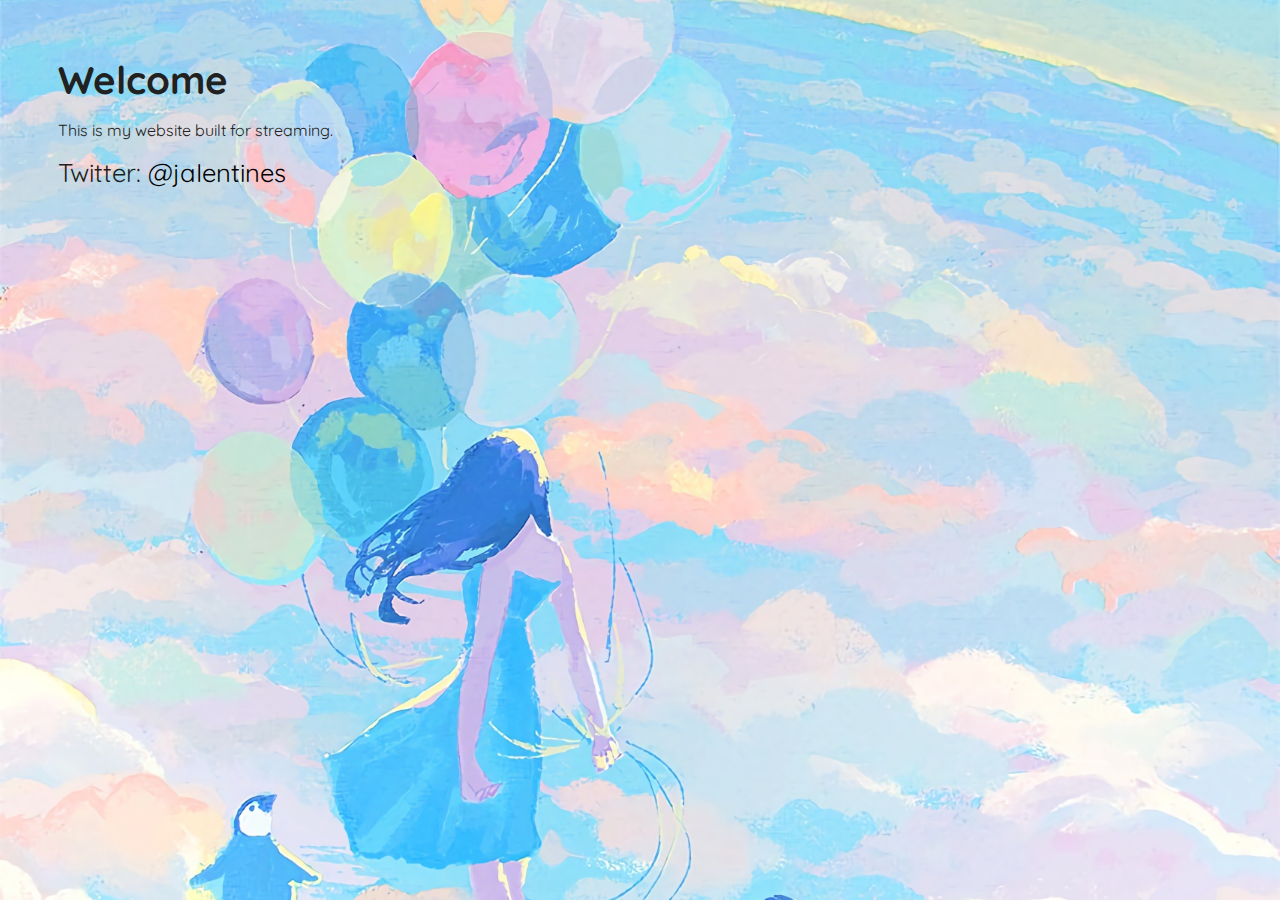
==== commit 2f901b9d: "Update index.html" ====
--- a/index.html
+++ b/index.html
@@ -7,29 +7,209 @@
   </head>
   <body>
 
-<div id='divElement'>
-  <table border="0" align="center">
-   <tr height="100%">
-    <td height="100%" width="100%" valign="middle" align="left">
+<div id='box'>
+
 <h2>Welcome</h2>
 
-This is my simple website built for streaming.<br><br>
-
+<p>This is my website built for streaming.</p>
+Twitter: <a href="https://twitter.com/jaIentines" target=”_blank”>@jaIentines</a><br><br>
+<!--
 <hr><p></p>
 
-<i class="icono-heart fa-sm"></i> 
-<a href="fav.html">NCT 127 - Favorite</a><br>
-
-<i class="icono-heart fa-sm"></i> 
-<a href="tryagain.html">Jaehyun - Try Again</a><br>
-
-<p>
-    </td>
-   </tr>
-  </table>
+
+♡ <a href="fav.html">NCT 127 - Favorite</a><br>
+
+♡ <a href="universe.html">NCT U - Universe Let's Play Ball</a><br>
+
+♡ <a href="tryagain.html">Jaehyun - Try Again</a><br> 
+-->
   </div>
     
-  
+
+
+
+
+
+
+<!-- NEXT PART IS THE SNOWFLAKE STUFF -->
+
+
+<div id="snowflakeContainer">
+  <span class="snowflake"></span>
+</div>
+
+<script>
+  // Array to store our Snowflake objects
+  var snowflakes = [];
+
+  // Global variables to store our browser's window size
+  var browserWidth;
+  var browserHeight;
+
+  // Specify the number of snowflakes you want visible
+  var numberOfSnowflakes = 50;
+
+  // Flag to reset the position of the snowflakes
+  var resetPosition = false;
+
+  // Handle accessibility
+  var enableAnimations = false;
+  var reduceMotionQuery = matchMedia("(prefers-reduced-motion)");
+
+  // Handle animation accessibility preferences 
+  function setAccessibilityState() {
+    if (reduceMotionQuery.matches) {
+      enableAnimations = false;
+    } else { 
+      enableAnimations = true;
+    }
+  }
+  setAccessibilityState();
+
+  reduceMotionQuery.addListener(setAccessibilityState);
+
+  //
+  // It all starts here...
+  //
+  function setup() {
+    if (enableAnimations) {
+      window.addEventListener("DOMContentLoaded", generateSnowflakes, false);
+      window.addEventListener("resize", setResetFlag, false);
+    }
+  }
+  setup();
+
+  //
+  // Constructor for our Snowflake object
+  //
+  function Snowflake(element, speed, xPos, yPos) {
+    // set initial snowflake properties
+    this.element = element;
+    this.speed = speed;
+    this.xPos = xPos;
+    this.yPos = yPos;
+    this.scale = 2;
+
+    // declare variables used for snowflake's motion
+    this.counter = 0;
+    this.sign = Math.random() < 0.5 ? 1 : -1;
+
+    // setting an initial opacity and size for our snowflake
+    this.element.style.opacity = (.1 + Math.random()) / 1.3;
+  }
+
+  //
+  // The function responsible for actually moving our snowflake
+  //
+  Snowflake.prototype.update = function () {
+    // using some trigonometry to determine our x and y position
+    this.counter += this.speed / 5000;
+    this.xPos += this.sign * this.speed * Math.cos(this.counter) / 40;
+    this.yPos += Math.sin(this.counter) / 40 + this.speed / 30;
+    this.scale = .5 + Math.abs(10 * Math.cos(this.counter) / 20);
+
+    // setting our snowflake's position
+    setTransform(Math.round(this.xPos), Math.round(this.yPos), this.scale, this.element);
+
+    // if snowflake goes below the browser window, move it back to the top
+    if (this.yPos > browserHeight) {
+      this.yPos = -50;
+    }
+  }
+
+  //
+  // A performant way to set your snowflake's position and size
+  //
+  function setTransform(xPos, yPos, scale, el) {
+    el.style.transform = `translate3d(${xPos}px, ${yPos}px, 0) scale(${scale}, ${scale})`;
+  }
+
+  //
+  // The function responsible for creating the snowflake
+  //
+  function generateSnowflakes() {
+
+    // get our snowflake element from the DOM and store it
+    var originalSnowflake = document.querySelector(".snowflake");
+
+    // access our snowflake element's parent container
+    var snowflakeContainer = originalSnowflake.parentNode;
+    snowflakeContainer.style.display = "block";
+
+    // get our browser's size
+    browserWidth = document.documentElement.clientWidth;
+    browserHeight = document.documentElement.clientHeight;
+
+    // create each individual snowflake
+    for (var i = 0; i < numberOfSnowflakes; i++) {
+
+      // clone our original snowflake and add it to snowflakeContainer
+      var snowflakeClone = originalSnowflake.cloneNode(true);
+      snowflakeContainer.appendChild(snowflakeClone);
+
+      // set our snowflake's initial position and related properties
+      var initialXPos = getPosition(50, browserWidth);
+      var initialYPos = getPosition(50, browserHeight);
+      var speed = 5 + Math.random() * 40;
+
+      // create our Snowflake object
+      var snowflakeObject = new Snowflake(snowflakeClone,
+        speed,
+        initialXPos,
+        initialYPos);
+      snowflakes.push(snowflakeObject);
+    }
+
+    // remove the original snowflake because we no longer need it visible
+    snowflakeContainer.removeChild(originalSnowflake);
+
+    moveSnowflakes();
+  }
+
+  //
+  // Responsible for moving each snowflake by calling its update function
+  //
+  function moveSnowflakes() {
+
+    if (enableAnimations) {
+      for (var i = 0; i < snowflakes.length; i++) {
+        var snowflake = snowflakes[i];
+        snowflake.update();
+      }      
+    }
+
+    // Reset the position of all the snowflakes to a new value
+    if (resetPosition) {
+      browserWidth = document.documentElement.clientWidth;
+      browserHeight = document.documentElement.clientHeight;
+
+      for (var i = 0; i < snowflakes.length; i++) {
+        var snowflake = snowflakes[i];
+
+        snowflake.xPos = getPosition(50, browserWidth);
+        snowflake.yPos = getPosition(50, browserHeight);
+      }
+
+      resetPosition = false;
+    }
+
+    requestAnimationFrame(moveSnowflakes);
+  }
+
+  //
+  // This function returns a number between (maximum - offset) and (maximum + offset)
+  //
+  function getPosition(offset, size) {
+    return Math.round(-1 * offset + Math.random() * (size + 2 * offset));
+  }
+
+  //
+  // Trigger a reset of all the snowflakes' positions
+  //
+  function setResetFlag(e) {
+    resetPosition = true;
+  }
+</script>
 </body>
 </html>
 
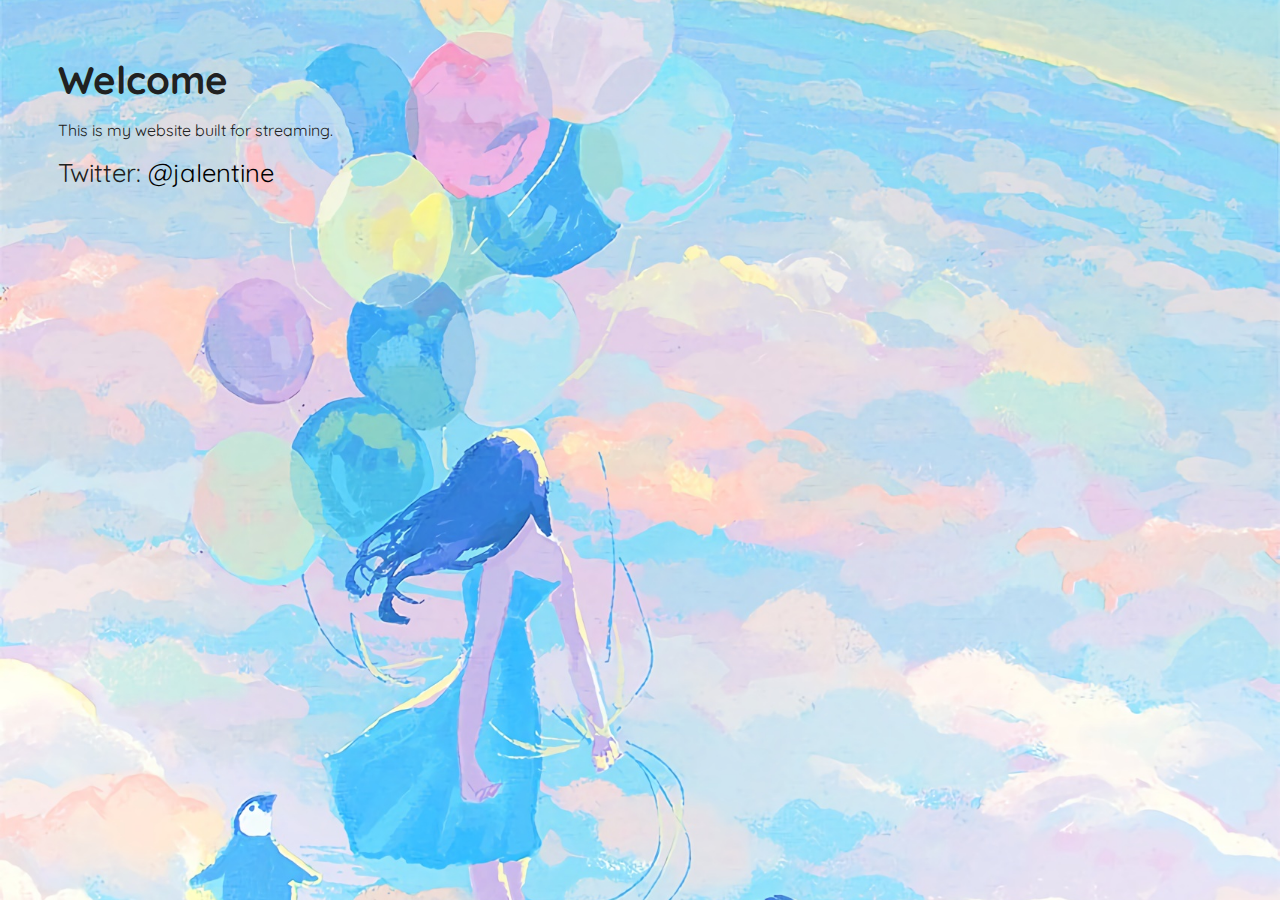
==== commit 7f6e39d5: "YUH" ====
--- a/index.html
+++ b/index.html
@@ -12,7 +12,7 @@
 <h2>Welcome</h2>
 
 <p>This is my website built for streaming.</p>
-Twitter: <a href="https://twitter.com/jaIentines" target=”_blank”>@jaIentines</a><br><br>
+Twitter: <a href="https://twitter.com/jaIentine" target=”_blank”>@jaIentine</a><br><br>
 <!--
 <hr><p></p>
 
@@ -23,6 +23,7 @@
 
 ♡ <a href="tryagain.html">Jaehyun - Try Again</a><br> 
 -->
+
   </div>
     
 
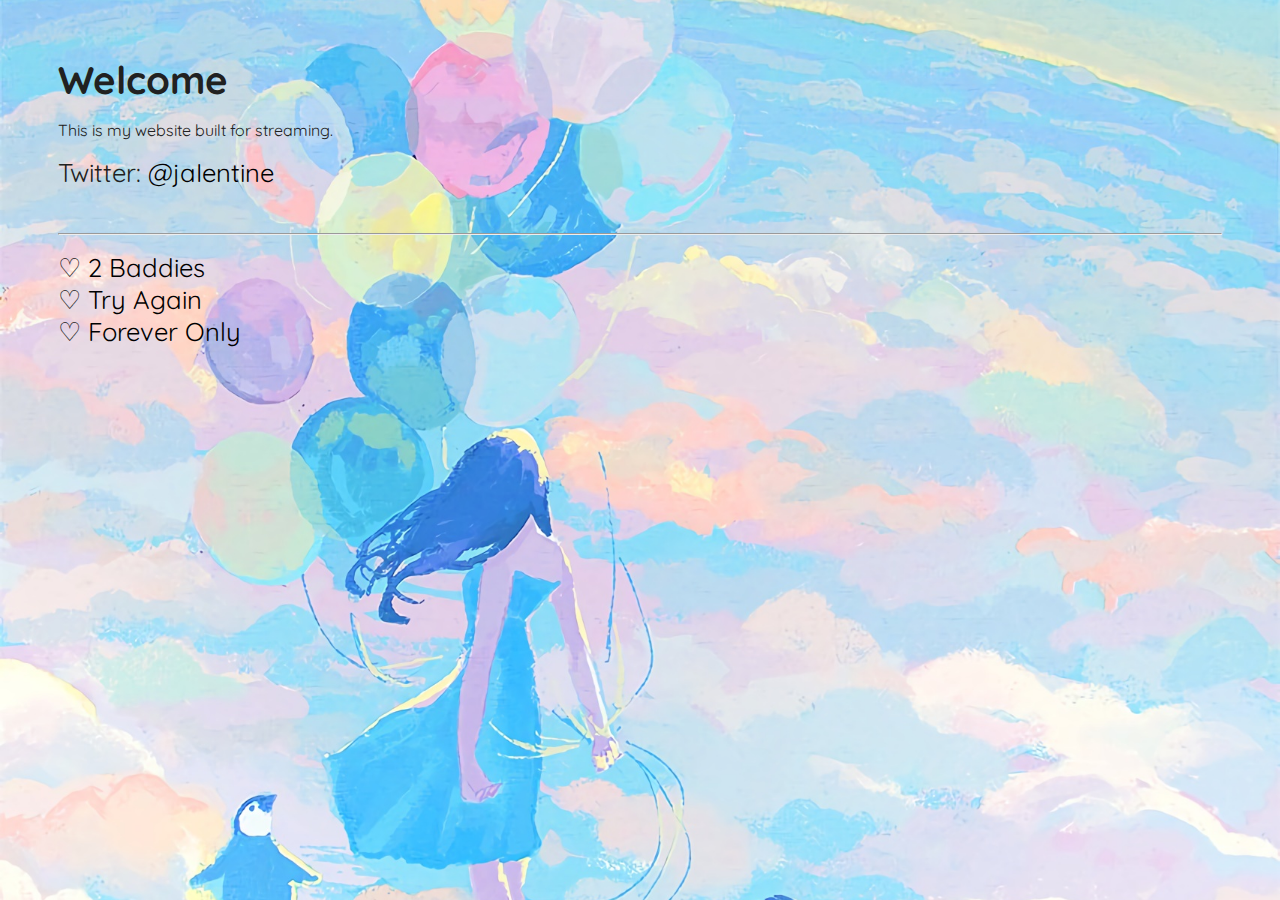
==== commit 43374818: "Merge branch 'main' of https://github.com/jalentines/jalentines.github.io" ====
--- a/index.html
+++ b/index.html
@@ -1,6 +1,6 @@
 <!DOCTYPE html><html>
   <head>
-    <title>mayu</title>
+    <title>mayuwrld</title>
     <link rel="shortcut icon" type="image/x-icon" href="item/favicon.ico">
     <link rel="stylesheet" href="style.css">
         <link rel="stylesheet" href="icono.min.css">
@@ -13,22 +13,20 @@
 
 <p>This is my website built for streaming.</p>
 Twitter: <a href="https://twitter.com/jaIentine" target=”_blank”>@jaIentine</a><br><br>
+
+<hr><p></p>
+
+
+♡ <a href="2bd.html">2 Baddies</a><br>
+
+♡ <a href="tryagain.html">Try Again</a><br>
+
+♡ <a href="4only.html">Forever Only</a><br>
 <!--
-<hr><p></p>
-
-
-♡ <a href="fav.html">NCT 127 - Favorite</a><br>
-
-♡ <a href="universe.html">NCT U - Universe Let's Play Ball</a><br>
-
-♡ <a href="tryagain.html">Jaehyun - Try Again</a><br> 
+♡ <a href="NAME.html">NAME</a><br> 
 -->
-
   </div>
     
-
-
-
 
 
 
